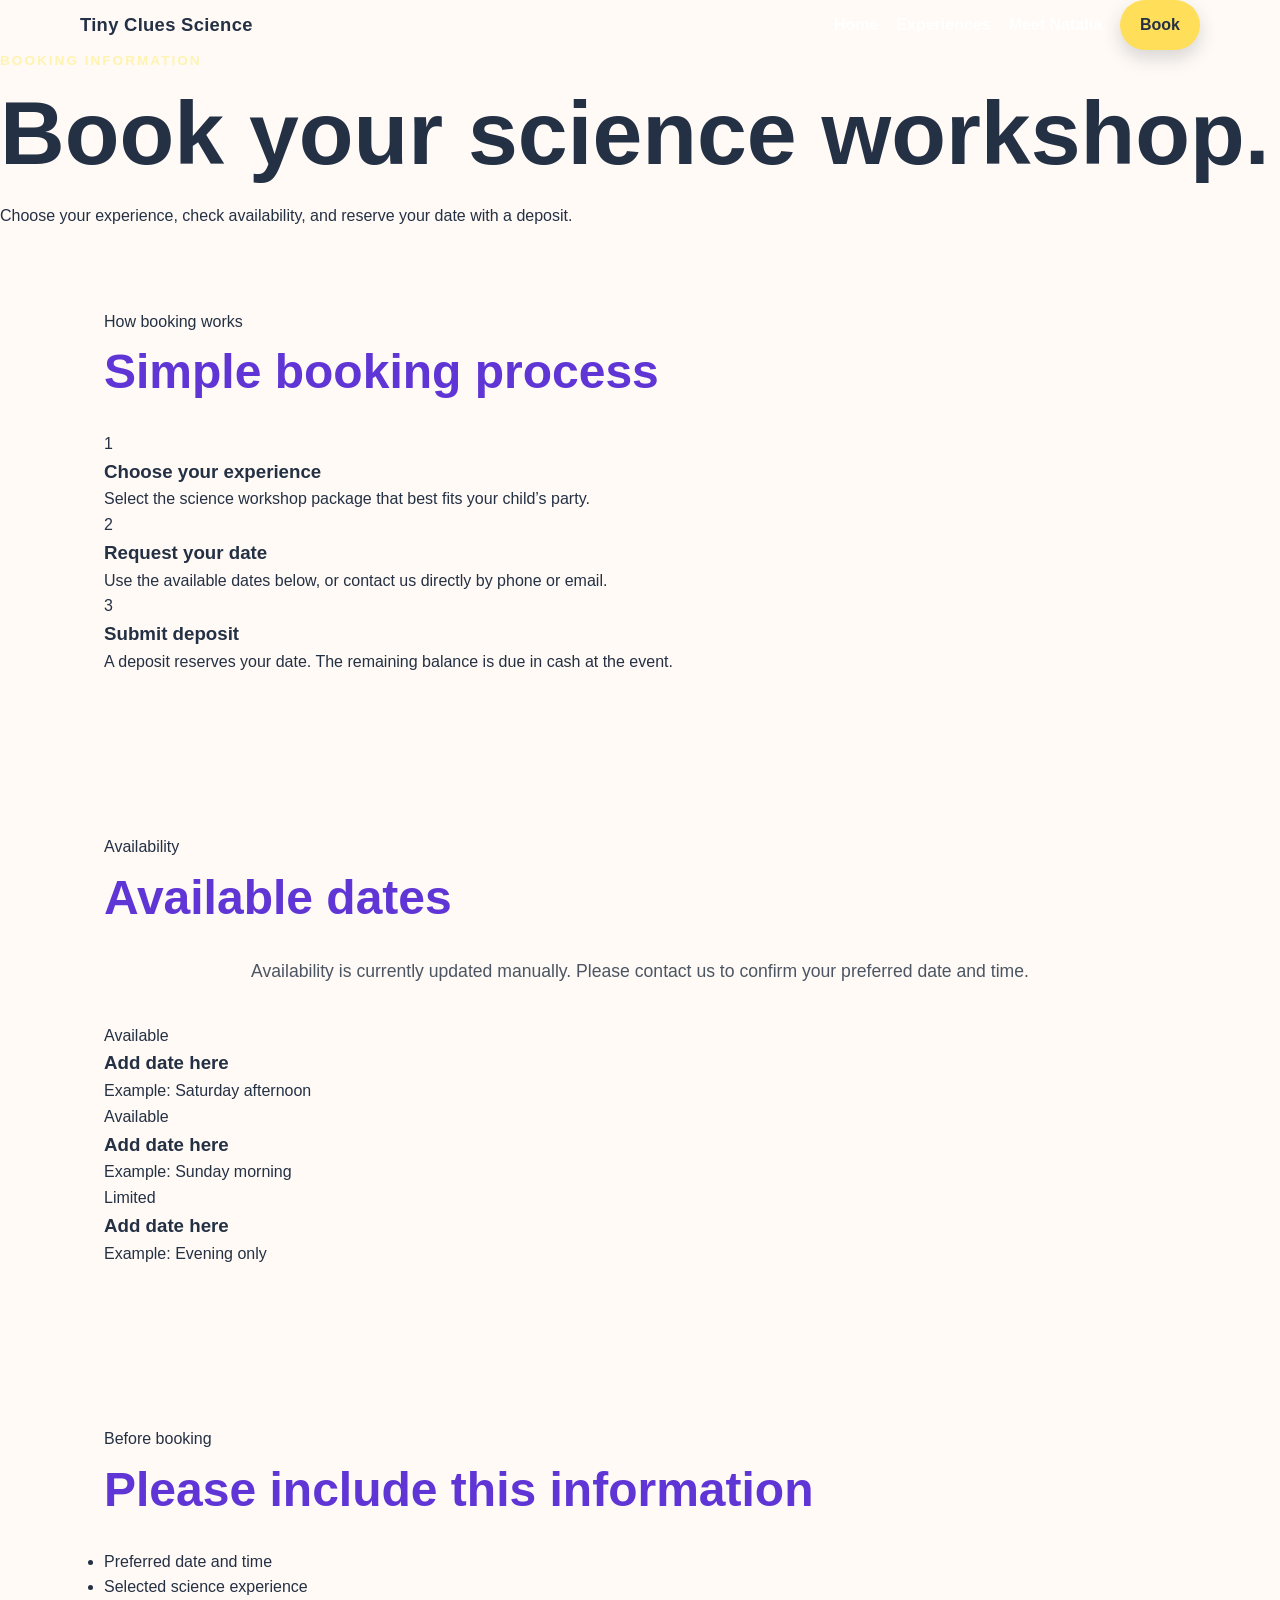
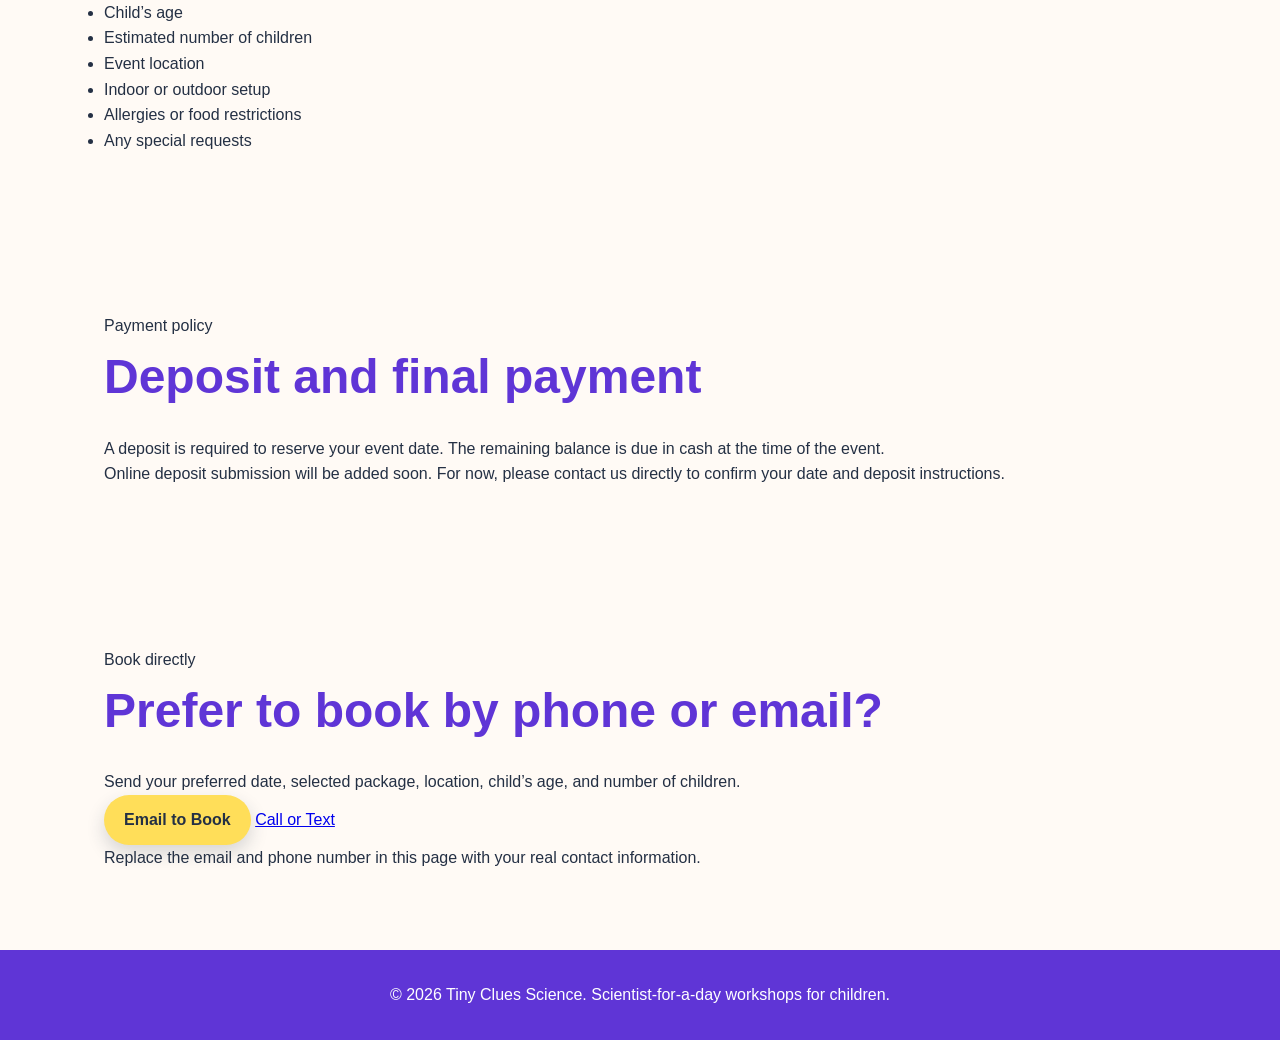
==== book.html @ 3ff74b3f "Create book.html" ====
<!DOCTYPE html>
<html lang="en">
<head>
  <meta charset="UTF-8" />
  <meta name="viewport" content="width=device-width, initial-scale=1.0" />
  <title>Book a Workshop | Tiny Clues Science</title>
  <link rel="stylesheet" href="style.css" />
</head>
<body>

  <header class="small-hero">
    <nav class="navbar">
      <div class="logo">Tiny Clues Science</div>

      <div class="nav-links">
        <a href="index.html">Home</a>
        <a href="index.html#packages">Experiences</a>
        <a href="meet.html">Meet Natalia</a>
        <a href="book.html" class="nav-button">Book</a>
      </div>
    </nav>

    <section class="page-hero-content">
      <p class="eyebrow">Booking information</p>
      <h1>Book your science workshop.</h1>
      <p>
        Choose your experience, check availability, and reserve your date with a deposit.
      </p>
    </section>
  </header>

  <main>

    <section class="section booking-section">
      <p class="section-tag">How booking works</p>
      <h2>Simple booking process</h2>

      <div class="steps-grid">
        <article class="step-card">
          <span>1</span>
          <h3>Choose your experience</h3>
          <p>Select the science workshop package that best fits your child’s party.</p>
        </article>

        <article class="step-card">
          <span>2</span>
          <h3>Request your date</h3>
          <p>Use the available dates below, or contact us directly by phone or email.</p>
        </article>

        <article class="step-card">
          <span>3</span>
          <h3>Submit deposit</h3>
          <p>A deposit reserves your date. The remaining balance is due in cash at the event.</p>
        </article>
      </div>
    </section>

    <section class="section availability-section">
      <p class="section-tag">Availability</p>
      <h2>Available dates</h2>
      <p class="package-intro">
        Availability is currently updated manually. Please contact us to confirm your preferred date and time.
      </p>

      <div class="availability-grid">
        <article class="date-card">
          <p class="date-status">Available</p>
          <h3>Add date here</h3>
          <p>Example: Saturday afternoon</p>
        </article>

        <article class="date-card">
          <p class="date-status">Available</p>
          <h3>Add date here</h3>
          <p>Example: Sunday morning</p>
        </article>

        <article class="date-card">
          <p class="date-status limited">Limited</p>
          <h3>Add date here</h3>
          <p>Example: Evening only</p>
        </article>
      </div>
    </section>

    <section class="section booking-details">
      <p class="section-tag">Before booking</p>
      <h2>Please include this information</h2>

      <div class="details-card">
        <ul>
          <li>Preferred date and time</li>
          <li>Selected science experience</li>
          <li>Child’s age</li>
          <li>Estimated number of children</li>
          <li>Event location</li>
          <li>Indoor or outdoor setup</li>
          <li>Allergies or food restrictions</li>
          <li>Any special requests</li>
        </ul>
      </div>
    </section>

    <section class="section payment-section">
      <p class="section-tag">Payment policy</p>
      <h2>Deposit and final payment</h2>

      <div class="payment-box">
        <p>
          A deposit is required to reserve your event date. The remaining balance is due
          in cash at the time of the event.
        </p>

        <p>
          Online deposit submission will be added soon. For now, please contact us directly
          to confirm your date and deposit instructions.
        </p>
      </div>
    </section>

    <section class="section direct-booking">
      <p class="section-tag">Book directly</p>
      <h2>Prefer to book by phone or email?</h2>
      <p>
        Send your preferred date, selected package, location, child’s age, and number of children.
      </p>

      <div class="booking-buttons">
        <a class="main-button" href="mailto:your-email@example.com?subject=Tiny%20Clues%20Science%20Booking%20Request">
          Email to Book
        </a>

        <a class="secondary-button dark" href="tel:0000000000">
          Call or Text
        </a>
      </div>

      <p class="small-note">
        Replace the email and phone number in this page with your real contact information.
      </p>
    </section>

  </main>

  <footer>
    <p>© 2026 Tiny Clues Science. Scientist-for-a-day workshops for children.</p>
  </footer>

</body>
</html>
---- style.css ----
* {
  box-sizing: border-box;
  margin: 0;
  padding: 0;
}

body {
  font-family: Arial, Helvetica, sans-serif;
  color: #243044;
  background: #fffaf5;
  line-height: 1.6;
}

.hero {
  min-height: 90vh;
  background:
    radial-gradient(circle at 15% 20%, rgba(255, 214, 102, 0.95), transparent 22%),
    radial-gradient(circle at 85% 25%, rgba(255, 115, 185, 0.85), transparent 24%),
    radial-gradient(circle at 70% 85%, rgba(91, 225, 255, 0.9), transparent 24%),
    linear-gradient(135deg, #7c4dff, #00c2ff 55%, #00d084);
  color: white;
  padding: 24px;
}

.navbar {
  max-width: 1120px;
  margin: 0 auto;
  display: flex;
  justify-content: space-between;
  align-items: center;
}

.logo {
  font-weight: 900;
  font-size: 1.15rem;
  letter-spacing: 0.3px;
}

.nav-links {
  display: flex;
  align-items: center;
  gap: 18px;
}

.nav-links a {
  color: white;
  text-decoration: none;
  font-weight: 800;
}

.nav-button,
.main-button {
  display: inline-block;
  background: #ffde59;
  color: #243044 !important;
  padding: 12px 20px;
  border-radius: 999px;
  text-decoration: none;
  font-weight: 900;
  box-shadow: 0 8px 18px rgba(36, 48, 68, 0.18);
}

.hero-content {
  max-width: 850px;
  margin: 120px auto 0;
  text-align: center;
}

.eyebrow {
  text-transform: uppercase;
  letter-spacing: 2px;
  font-size: 0.85rem;
  margin-bottom: 18px;
  color: #fff3b0;
  font-weight: 800;
}

h1 {
  font-size: clamp(2.7rem, 7vw, 5.8rem);
  line-height: 1;
  margin-bottom: 24px;
}

.hero-text {
  font-size: 1.25rem;
  max-width: 680px;
  margin: 0 auto 32px;
}

.section {
  max-width: 1120px;
  margin: 0 auto;
  padding: 80px 24px;
}

.section h2 {
  font-size: clamp(2rem, 4vw, 3rem);
  margin-bottom: 20px;
  color: #5f35d6;
}

.intro {
  text-align: center;
  max-width: 850px;
}

.package-intro {
  max-width: 820px;
  margin: 0 auto 38px;
  text-align: center;
  font-size: 1.1rem;
  color: #4b5563;
}

.package-list {
  display: grid;
  gap: 28px;
}

.package-row {
  display: grid;
  grid-template-columns: 0.9fr 1.4fr;
  gap: 30px;
  align-items: center;
  background: white;
  border-radius: 32px;
  padding: 24px;
  border: 3px solid #ffe6f3;
  box-shadow: 0 14px 32px rgba(36, 48, 68, 0.12);
}

.package-image {
  min-height: 230px;
  border-radius: 24px;
  background:
    radial-gradient(circle at 25% 25%, #ffde59, transparent 22%),
    radial-gradient(circle at 75% 35%, #ff73b9, transparent 25%),
    linear-gradient(135deg, #67e8f9, #a7f3d0);
  display: flex;
  align-items: center;
  justify-content: center;
  color: #243044;
  font-weight: 900;
  text-align: center;
}

.package-label {
  display: inline-block;
  background: #e9ddff;
  color: #5f35d6;
  padding: 6px 12px;
  border-radius: 999px;
  font-size: 0.85rem;
  font-weight: 900;
  margin-bottom: 12px;
}

.package-text h3 {
  color: #243044;
  font-size: clamp(1.6rem, 3vw, 2.2rem);
  margin-bottom: 12px;
}

.package-text p {
  font-size: 1.05rem;
}

.highlight-text {
  margin-top: 16px;
  font-weight: 900;
  color: #243044;
  background: #ffde59;
  padding: 12px 14px;
  border-radius: 16px;
}

.why {
  background: white;
  border-radius: 32px;
  border: 3px solid #d9f99d;
  box-shadow: 0 12px 28px rgba(36, 48, 68, 0.08);
}

.why ul {
  margin-left: 24px;
  font-size: 1.1rem;
}

.contact {
  text-align: center;
}

.contact p {
  max-width: 650px;
  margin: 0 auto 28px;
}

footer {
  text-align: center;
  padding: 32px;
  background: #5f35d6;
  color: white;
}

.meet-hero {
  background:
    radial-gradient(circle at 20% 20%, #ffde59, transparent 24%),
    radial-gradient(circle at 85% 30%, #ff73b9, transparent 24%),
    linear-gradient(135deg, #5f35d6, #00c2ff);
  color: white;
  padding: 24px;
}

.meet-section {
  max-width: 1000px;
  margin: 0 auto;
  padding: 80px 24px;
  display: grid;
  grid-template-columns: 0.9fr 1.4fr;
  gap: 40px;
  align-items: center;
}

.meet-photo {
  min-height: 320px;
  border-radius: 32px;
  background:
    radial-gradient(circle at 30% 30%, #ffde59, transparent 24%),
    linear-gradient(135deg, #ff73b9, #67e8f9);
  display: flex;
  align-items: center;
  justify-content: center;
  font-weight: 900;
  text-align: center;
  color: #243044;
  padding: 24px;
}

.meet-text h1 {
  color: #5f35d6;
  font-size: clamp(2.4rem, 5vw, 4rem);
  line-height: 1;
  margin-bottom: 22px;
}

.meet-text p {
  font-size: 1.1rem;
  margin-bottom: 18px;
}

@media (max-width: 800px) {
  .navbar {
    flex-direction: column;
    gap: 18px;
  }

  .nav-links {
    flex-wrap: wrap;
    justify-content: center;
  }

  .hero-content {
    margin-top: 80px;
  }

  .package-row,
  .meet-section {
    grid-template-columns: 1fr;
  }
}
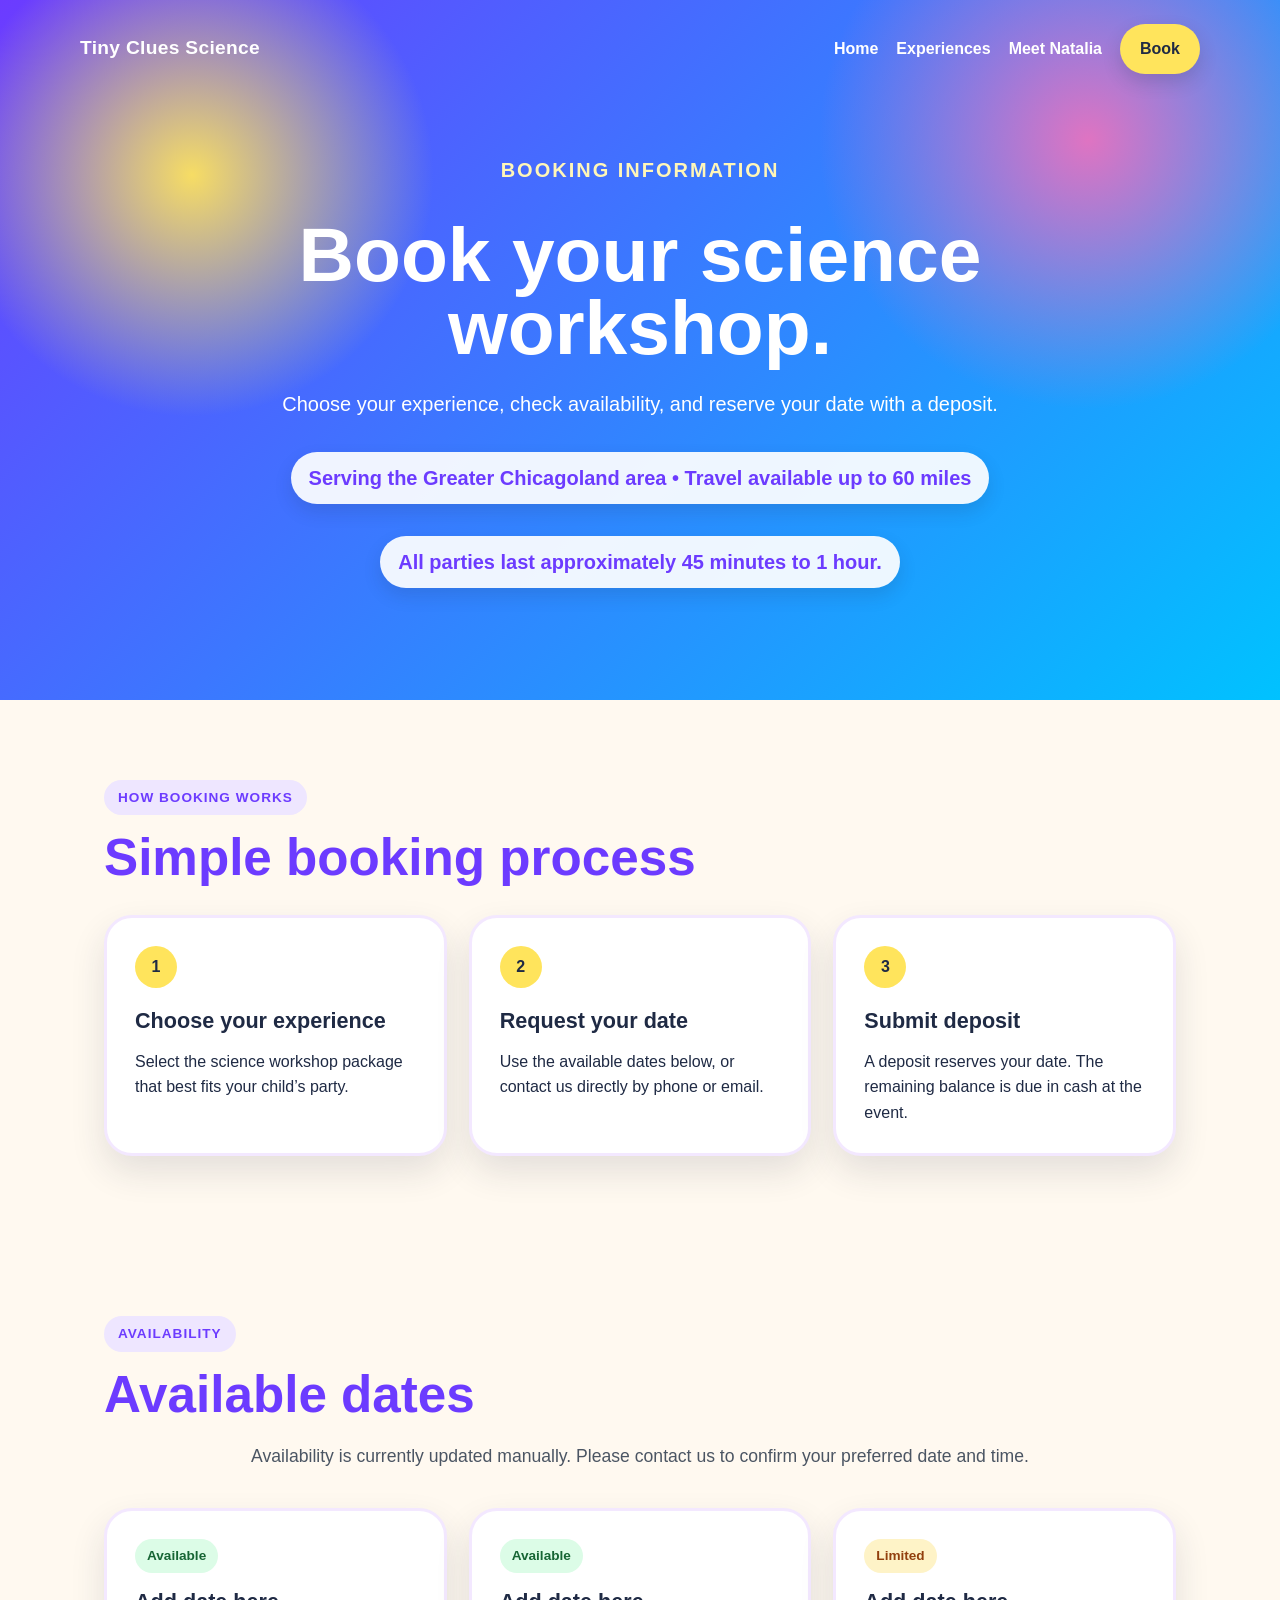
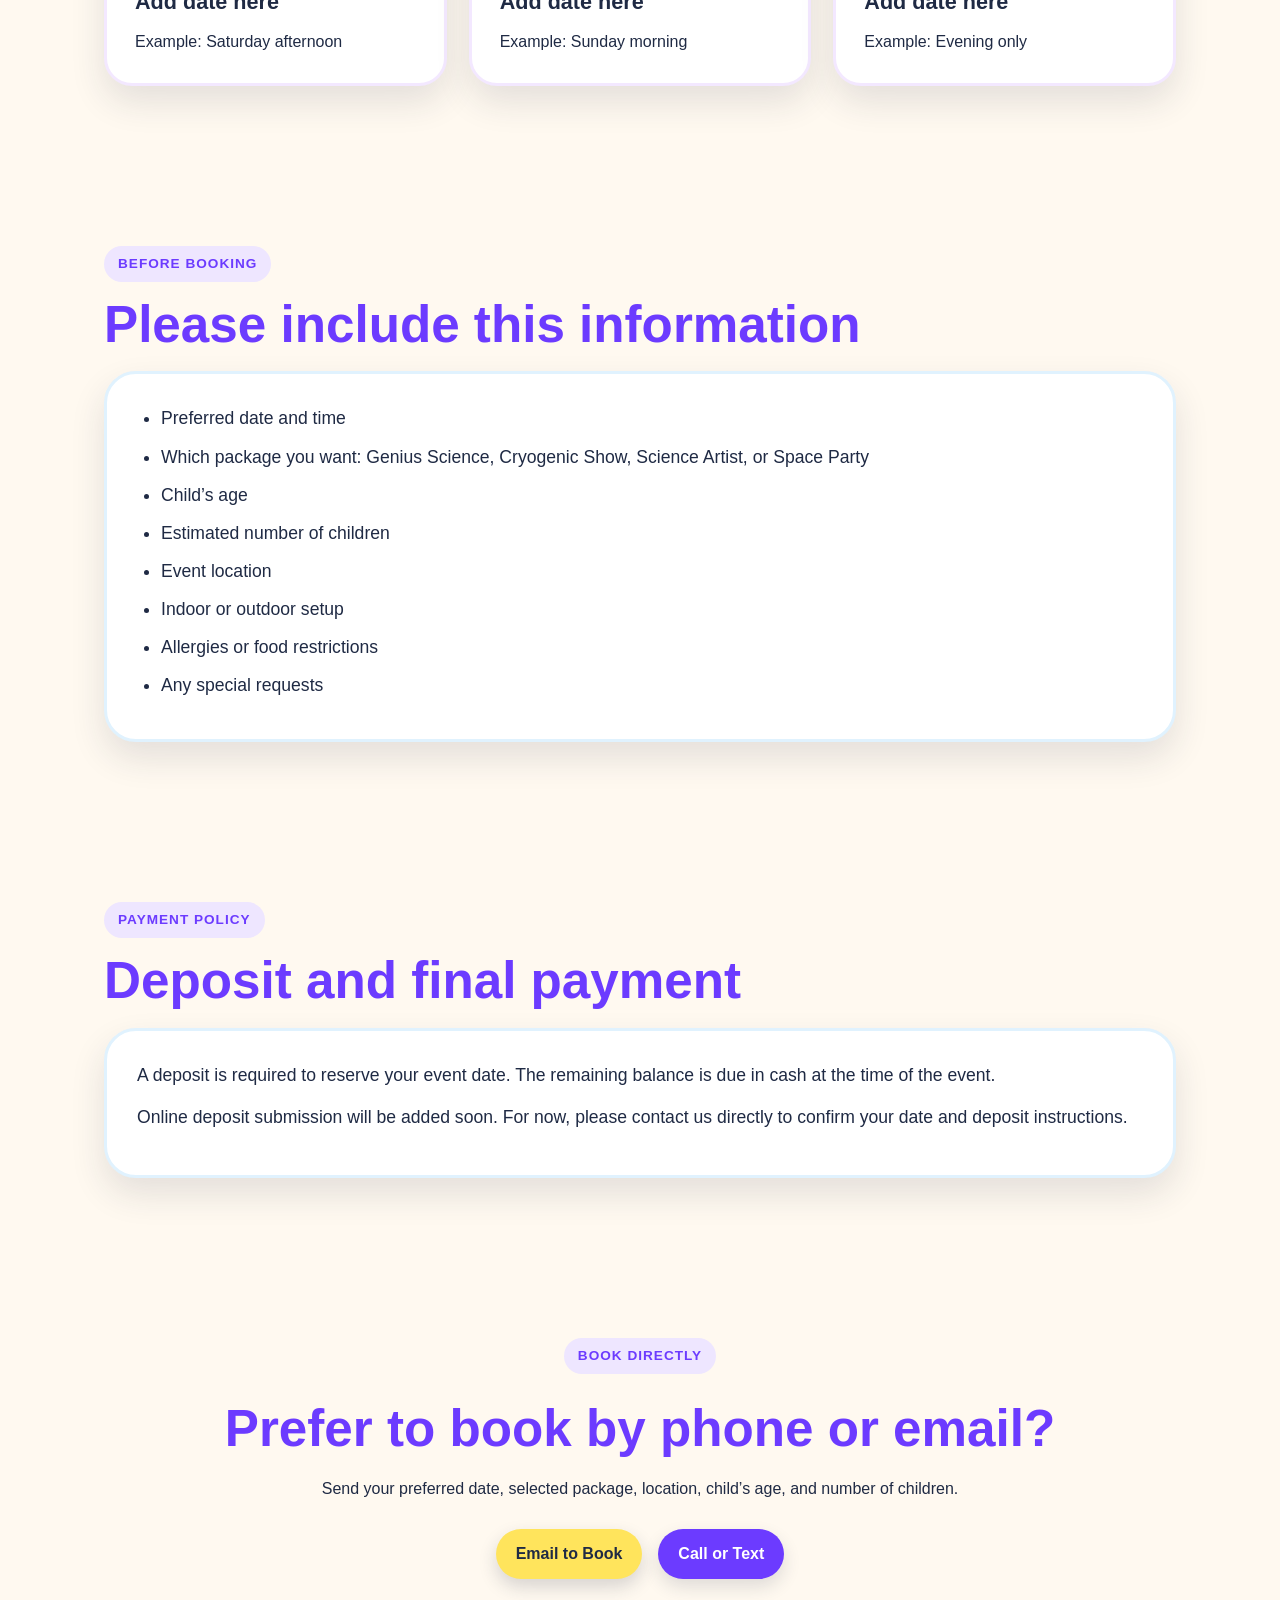
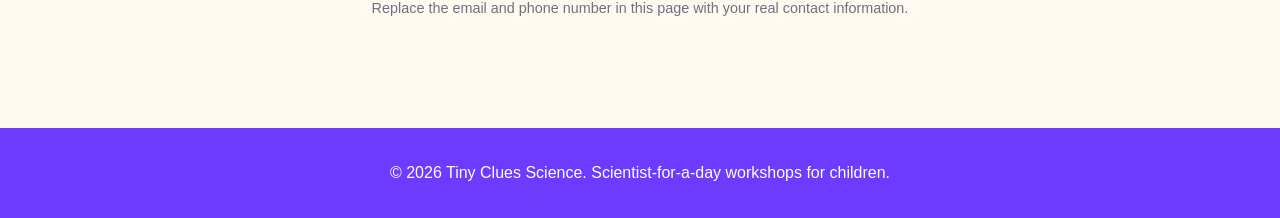
==== commit 00841be2: "Update book.html" ====
--- a/book.html
+++ b/book.html
@@ -25,6 +25,14 @@
       <h1>Book your science workshop.</h1>
       <p>
         Choose your experience, check availability, and reserve your date with a deposit.
+      </p>
+
+      <p class="service-area">
+        Serving the Greater Chicagoland area • Travel available up to 60 miles
+      </p>
+
+      <p class="service-area">
+        All parties last approximately 45 minutes to 1 hour.
       </p>
     </section>
   </header>
@@ -91,7 +99,7 @@
       <div class="details-card">
         <ul>
           <li>Preferred date and time</li>
-          <li>Selected science experience</li>
+          <li>Which package you want: Genius Science, Cryogenic Show, Science Artist, or Space Party</li>
           <li>Child’s age</li>
           <li>Estimated number of children</li>
           <li>Event location</li>
--- a/style.css
+++ b/style.css
@@ -1,3 +1,17 @@
+:root {
+  --purple: #6c3bff;
+  --blue: #00c2ff;
+  --green: #35e27d;
+  --yellow: #ffe45c;
+  --pink: #ff6fb7;
+  --cream: #fff9f0;
+  --text: #1f2a44;
+  --soft-purple: #eee6ff;
+  --soft-blue: #e4f8ff;
+  --white: #ffffff;
+  --shadow: 0 16px 35px rgba(31, 42, 68, 0.12);
+}
+
 * {
   box-sizing: border-box;
   margin: 0;
@@ -6,20 +20,35 @@
 
 body {
   font-family: Arial, Helvetica, sans-serif;
-  color: #243044;
-  background: #fffaf5;
+  color: var(--text);
+  background: var(--cream);
   line-height: 1.6;
 }
 
+a {
+  color: inherit;
+}
+
+/* NAV + HERO */
+
 .hero {
-  min-height: 90vh;
-  background:
-    radial-gradient(circle at 15% 20%, rgba(255, 214, 102, 0.95), transparent 22%),
-    radial-gradient(circle at 85% 25%, rgba(255, 115, 185, 0.85), transparent 24%),
-    radial-gradient(circle at 70% 85%, rgba(91, 225, 255, 0.9), transparent 24%),
-    linear-gradient(135deg, #7c4dff, #00c2ff 55%, #00d084);
+  min-height: 92vh;
   color: white;
   padding: 24px;
+  background:
+    radial-gradient(circle at 12% 22%, rgba(255, 228, 92, 0.95), transparent 18%),
+    radial-gradient(circle at 88% 20%, rgba(255, 111, 183, 0.85), transparent 20%),
+    radial-gradient(circle at 78% 82%, rgba(53, 226, 125, 0.85), transparent 22%),
+    linear-gradient(135deg, #6c3bff 0%, #00c2ff 55%, #35e27d 100%);
+}
+
+.small-hero {
+  color: white;
+  padding: 24px 24px 80px;
+  background:
+    radial-gradient(circle at 15% 25%, rgba(255, 228, 92, 0.95), transparent 20%),
+    radial-gradient(circle at 85% 20%, rgba(255, 111, 183, 0.85), transparent 22%),
+    linear-gradient(135deg, #6c3bff, #00c2ff);
 }
 
 .navbar {
@@ -32,7 +61,7 @@
 
 .logo {
   font-weight: 900;
-  font-size: 1.15rem;
+  font-size: 1.2rem;
   letter-spacing: 0.3px;
 }
 
@@ -51,18 +80,40 @@
 .nav-button,
 .main-button {
   display: inline-block;
-  background: #ffde59;
-  color: #243044 !important;
+  background: var(--yellow);
+  color: var(--text) !important;
   padding: 12px 20px;
   border-radius: 999px;
   text-decoration: none;
   font-weight: 900;
-  box-shadow: 0 8px 18px rgba(36, 48, 68, 0.18);
+  box-shadow: 0 8px 18px rgba(31, 42, 68, 0.18);
+}
+
+.secondary-button {
+  display: inline-block;
+  background: white;
+  color: var(--purple) !important;
+  padding: 12px 20px;
+  border-radius: 999px;
+  text-decoration: none;
+  font-weight: 900;
+  box-shadow: 0 8px 18px rgba(31, 42, 68, 0.14);
+}
+
+.secondary-button.dark {
+  background: var(--purple);
+  color: white !important;
 }
 
 .hero-content {
+  max-width: 900px;
+  margin: 130px auto 0;
+  text-align: center;
+}
+
+.page-hero-content {
   max-width: 850px;
-  margin: 120px auto 0;
+  margin: 80px auto 0;
   text-align: center;
 }
 
@@ -71,21 +122,36 @@
   letter-spacing: 2px;
   font-size: 0.85rem;
   margin-bottom: 18px;
-  color: #fff3b0;
-  font-weight: 800;
+  color: #fff6b8;
+  font-weight: 900;
 }
 
 h1 {
-  font-size: clamp(2.7rem, 7vw, 5.8rem);
-  line-height: 1;
+  font-size: clamp(2.8rem, 8vw, 6.5rem);
+  line-height: 0.95;
   margin-bottom: 24px;
 }
 
-.hero-text {
+.page-hero-content h1 {
+  font-size: clamp(2.6rem, 6vw, 5rem);
+}
+
+.hero-text,
+.page-hero-content p {
   font-size: 1.25rem;
-  max-width: 680px;
+  max-width: 720px;
   margin: 0 auto 32px;
 }
+
+.hero-buttons,
+.booking-buttons {
+  display: flex;
+  gap: 16px;
+  justify-content: center;
+  flex-wrap: wrap;
+}
+
+/* GENERAL SECTIONS */
 
 .section {
   max-width: 1120px;
@@ -93,16 +159,65 @@
   padding: 80px 24px;
 }
 
+.section-tag {
+  display: inline-block;
+  background: var(--soft-purple);
+  color: var(--purple);
+  padding: 7px 14px;
+  border-radius: 999px;
+  font-size: 0.85rem;
+  font-weight: 900;
+  text-transform: uppercase;
+  letter-spacing: 1px;
+  margin-bottom: 16px;
+}
+
 .section h2 {
-  font-size: clamp(2rem, 4vw, 3rem);
+  font-size: clamp(2rem, 4vw, 3.2rem);
+  line-height: 1.05;
   margin-bottom: 20px;
-  color: #5f35d6;
+  color: var(--purple);
 }
 
 .intro {
   text-align: center;
-  max-width: 850px;
-}
+  max-width: 880px;
+}
+
+.intro p {
+  font-size: 1.1rem;
+}
+
+/* FEATURE CARDS */
+
+.feature-grid {
+  display: grid;
+  grid-template-columns: repeat(3, 1fr);
+  gap: 22px;
+  padding-top: 20px;
+}
+
+.feature-card,
+.included-card,
+.step-card,
+.date-card {
+  background: white;
+  border-radius: 28px;
+  padding: 28px;
+  box-shadow: var(--shadow);
+  border: 3px solid #f3e8ff;
+}
+
+.feature-card h3,
+.included-card h3,
+.step-card h3,
+.date-card h3 {
+  font-size: 1.35rem;
+  color: var(--text);
+  margin-bottom: 10px;
+}
+
+/* PACKAGES */
 
 .package-intro {
   max-width: 820px;
@@ -126,28 +241,30 @@
   border-radius: 32px;
   padding: 24px;
   border: 3px solid #ffe6f3;
-  box-shadow: 0 14px 32px rgba(36, 48, 68, 0.12);
+  box-shadow: var(--shadow);
 }
 
 .package-image {
-  min-height: 230px;
+  min-height: 250px;
   border-radius: 24px;
   background:
-    radial-gradient(circle at 25% 25%, #ffde59, transparent 22%),
-    radial-gradient(circle at 75% 35%, #ff73b9, transparent 25%),
+    radial-gradient(circle at 25% 25%, var(--yellow), transparent 24%),
+    radial-gradient(circle at 78% 35%, var(--pink), transparent 27%),
     linear-gradient(135deg, #67e8f9, #a7f3d0);
   display: flex;
   align-items: center;
   justify-content: center;
-  color: #243044;
-  font-weight: 900;
-  text-align: center;
-}
-
-.package-label {
+  color: var(--text);
+  font-weight: 900;
+  text-align: center;
+  padding: 24px;
+}
+
+.package-label,
+.date-status {
   display: inline-block;
-  background: #e9ddff;
-  color: #5f35d6;
+  background: var(--soft-purple);
+  color: var(--purple);
   padding: 6px 12px;
   border-radius: 999px;
   font-size: 0.85rem;
@@ -156,8 +273,9 @@
 }
 
 .package-text h3 {
-  color: #243044;
-  font-size: clamp(1.6rem, 3vw, 2.2rem);
+  color: var(--text);
+  font-size: clamp(1.7rem, 3vw, 2.3rem);
+  line-height: 1.05;
   margin-bottom: 12px;
 }
 
@@ -168,87 +286,211 @@
 .highlight-text {
   margin-top: 16px;
   font-weight: 900;
-  color: #243044;
-  background: #ffde59;
+  color: var(--text);
+  background: var(--yellow);
   padding: 12px 14px;
   border-radius: 16px;
 }
 
-.why {
+/* INCLUDED */
+
+.included-section {
+  text-align: center;
+}
+
+.included-grid {
+  display: grid;
+  grid-template-columns: repeat(3, 1fr);
+  gap: 22px;
+  margin-top: 32px;
+  text-align: left;
+}
+
+/* PARENT INFO */
+
+.parent-section {
+  background: white;
+  border-radius: 36px;
+  border: 3px solid #d9f99d;
+  box-shadow: var(--shadow);
+}
+
+.parent-list {
+  display: grid;
+  grid-template-columns: repeat(2, 1fr);
+  gap: 22px;
+  margin-top: 30px;
+}
+
+.parent-list div {
+  background: var(--soft-blue);
+  padding: 24px;
+  border-radius: 24px;
+}
+
+.parent-list h3 {
+  color: var(--purple);
+  margin-bottom: 8px;
+}
+
+/* GALLERY */
+
+.gallery-preview {
+  text-align: center;
+}
+
+.gallery-preview p {
+  max-width: 700px;
+  margin: 0 auto 28px;
+}
+
+.gallery-grid {
+  display: grid;
+  grid-template-columns: repeat(3, 1fr);
+  gap: 18px;
+}
+
+.gallery-box {
+  min-height: 220px;
+  border-radius: 28px;
+  background:
+    radial-gradient(circle at 30% 25%, var(--yellow), transparent 24%),
+    radial-gradient(circle at 80% 70%, var(--pink), transparent 26%),
+    linear-gradient(135deg, var(--blue), var(--green));
+  display: flex;
+  align-items: center;
+  justify-content: center;
+  color: var(--text);
+  font-weight: 900;
+}
+
+/* CTA */
+
+.contact-cta,
+.direct-booking {
+  text-align: center;
+}
+
+.contact-cta p,
+.direct-booking p {
+  max-width: 700px;
+  margin: 0 auto 28px;
+}
+
+/* MEET PAGE */
+
+.meet-section {
+  max-width: 1100px;
+  margin: 0 auto;
+  padding: 80px 24px;
+  display: grid;
+  grid-template-columns: 0.9fr 1.4fr;
+  gap: 42px;
+  align-items: center;
+}
+
+.meet-photo {
+  min-height: 360px;
+  border-radius: 32px;
+  background:
+    radial-gradient(circle at 30% 30%, var(--yellow), transparent 24%),
+    radial-gradient(circle at 80% 75%, var(--pink), transparent 26%),
+    linear-gradient(135deg, var(--blue), var(--green));
+  display: flex;
+  align-items: center;
+  justify-content: center;
+  font-weight: 900;
+  text-align: center;
+  color: var(--text);
+  padding: 24px;
+  box-shadow: var(--shadow);
+}
+
+.meet-text h2 {
+  font-size: clamp(2rem, 4vw, 3.2rem);
+  line-height: 1.05;
+  color: var(--purple);
+  margin-bottom: 20px;
+}
+
+.meet-text p {
+  font-size: 1.08rem;
+  margin-bottom: 16px;
+}
+
+/* BOOKING PAGE */
+
+.steps-grid,
+.availability-grid {
+  display: grid;
+  grid-template-columns: repeat(3, 1fr);
+  gap: 22px;
+  margin-top: 30px;
+}
+
+.step-card span {
+  display: inline-flex;
+  width: 42px;
+  height: 42px;
+  border-radius: 50%;
+  background: var(--yellow);
+  align-items: center;
+  justify-content: center;
+  font-weight: 900;
+  margin-bottom: 16px;
+}
+
+.date-status {
+  background: #dcfce7;
+  color: #166534;
+}
+
+.date-status.limited {
+  background: #fef3c7;
+  color: #92400e;
+}
+
+.details-card,
+.payment-box {
   background: white;
   border-radius: 32px;
-  border: 3px solid #d9f99d;
-  box-shadow: 0 12px 28px rgba(36, 48, 68, 0.08);
-}
-
-.why ul {
+  padding: 30px;
+  border: 3px solid #e0f2fe;
+  box-shadow: var(--shadow);
+}
+
+.details-card ul {
   margin-left: 24px;
   font-size: 1.1rem;
 }
 
-.contact {
-  text-align: center;
-}
-
-.contact p {
-  max-width: 650px;
-  margin: 0 auto 28px;
-}
+.details-card li {
+  margin-bottom: 10px;
+}
+
+.payment-box p {
+  font-size: 1.1rem;
+  margin-bottom: 14px;
+}
+
+.small-note {
+  font-size: 0.9rem;
+  color: #6b7280;
+  margin-top: 18px !important;
+}
+
+/* FOOTER */
 
 footer {
   text-align: center;
-  padding: 32px;
-  background: #5f35d6;
+  padding: 32px 20px;
+  background: var(--purple);
   color: white;
 }
 
-.meet-hero {
-  background:
-    radial-gradient(circle at 20% 20%, #ffde59, transparent 24%),
-    radial-gradient(circle at 85% 30%, #ff73b9, transparent 24%),
-    linear-gradient(135deg, #5f35d6, #00c2ff);
-  color: white;
-  padding: 24px;
-}
-
-.meet-section {
-  max-width: 1000px;
-  margin: 0 auto;
-  padding: 80px 24px;
-  display: grid;
-  grid-template-columns: 0.9fr 1.4fr;
-  gap: 40px;
-  align-items: center;
-}
-
-.meet-photo {
-  min-height: 320px;
-  border-radius: 32px;
-  background:
-    radial-gradient(circle at 30% 30%, #ffde59, transparent 24%),
-    linear-gradient(135deg, #ff73b9, #67e8f9);
-  display: flex;
-  align-items: center;
-  justify-content: center;
-  font-weight: 900;
-  text-align: center;
-  color: #243044;
-  padding: 24px;
-}
-
-.meet-text h1 {
-  color: #5f35d6;
-  font-size: clamp(2.4rem, 5vw, 4rem);
-  line-height: 1;
-  margin-bottom: 22px;
-}
-
-.meet-text p {
-  font-size: 1.1rem;
-  margin-bottom: 18px;
-}
-
-@media (max-width: 800px) {
+/* RESPONSIVE */
+
+@media (max-width: 850px) {
   .navbar {
     flex-direction: column;
     gap: 18px;
@@ -260,11 +502,67 @@
   }
 
   .hero-content {
-    margin-top: 80px;
+    margin-top: 85px;
   }
 
+  .feature-grid,
+  .included-grid,
+  .gallery-grid,
+  .steps-grid,
+  .availability-grid,
+  .parent-list,
   .package-row,
   .meet-section {
     grid-template-columns: 1fr;
   }
-}
+
+  .section {
+    padding: 64px 20px;
+  }
+
+  .package-image,
+  .gallery-box {
+    min-height: 210px;
+  }
+}
+.service-area {
+  display: inline-block;
+  margin: 0 auto 28px;
+  background: rgba(255, 255, 255, 0.92);
+  color: var(--purple);
+  padding: 10px 18px;
+  border-radius: 999px;
+  font-weight: 900;
+  box-shadow: 0 8px 18px rgba(31, 42, 68, 0.14);
+}
+
+.duration-badge {
+  display: block;
+  width: fit-content;
+  margin: -18px auto 38px;
+  background: var(--yellow);
+  color: var(--text);
+  padding: 10px 18px;
+  border-radius: 999px;
+  font-weight: 900;
+  box-shadow: 0 8px 18px rgba(31, 42, 68, 0.12);
+}
+
+.age-text {
+  display: inline-block;
+  margin-bottom: 12px;
+  color: var(--purple);
+  font-weight: 900;
+  background: var(--soft-purple);
+  padding: 7px 12px;
+  border-radius: 999px;
+}
+
+.space-image {
+  background:
+    radial-gradient(circle at 25% 25%, var(--yellow), transparent 18%),
+    radial-gradient(circle at 75% 30%, var(--pink), transparent 22%),
+    radial-gradient(circle at 50% 80%, var(--green), transparent 20%),
+    linear-gradient(135deg, #1f2a44, var(--purple), var(--blue));
+  color: white;
+}
